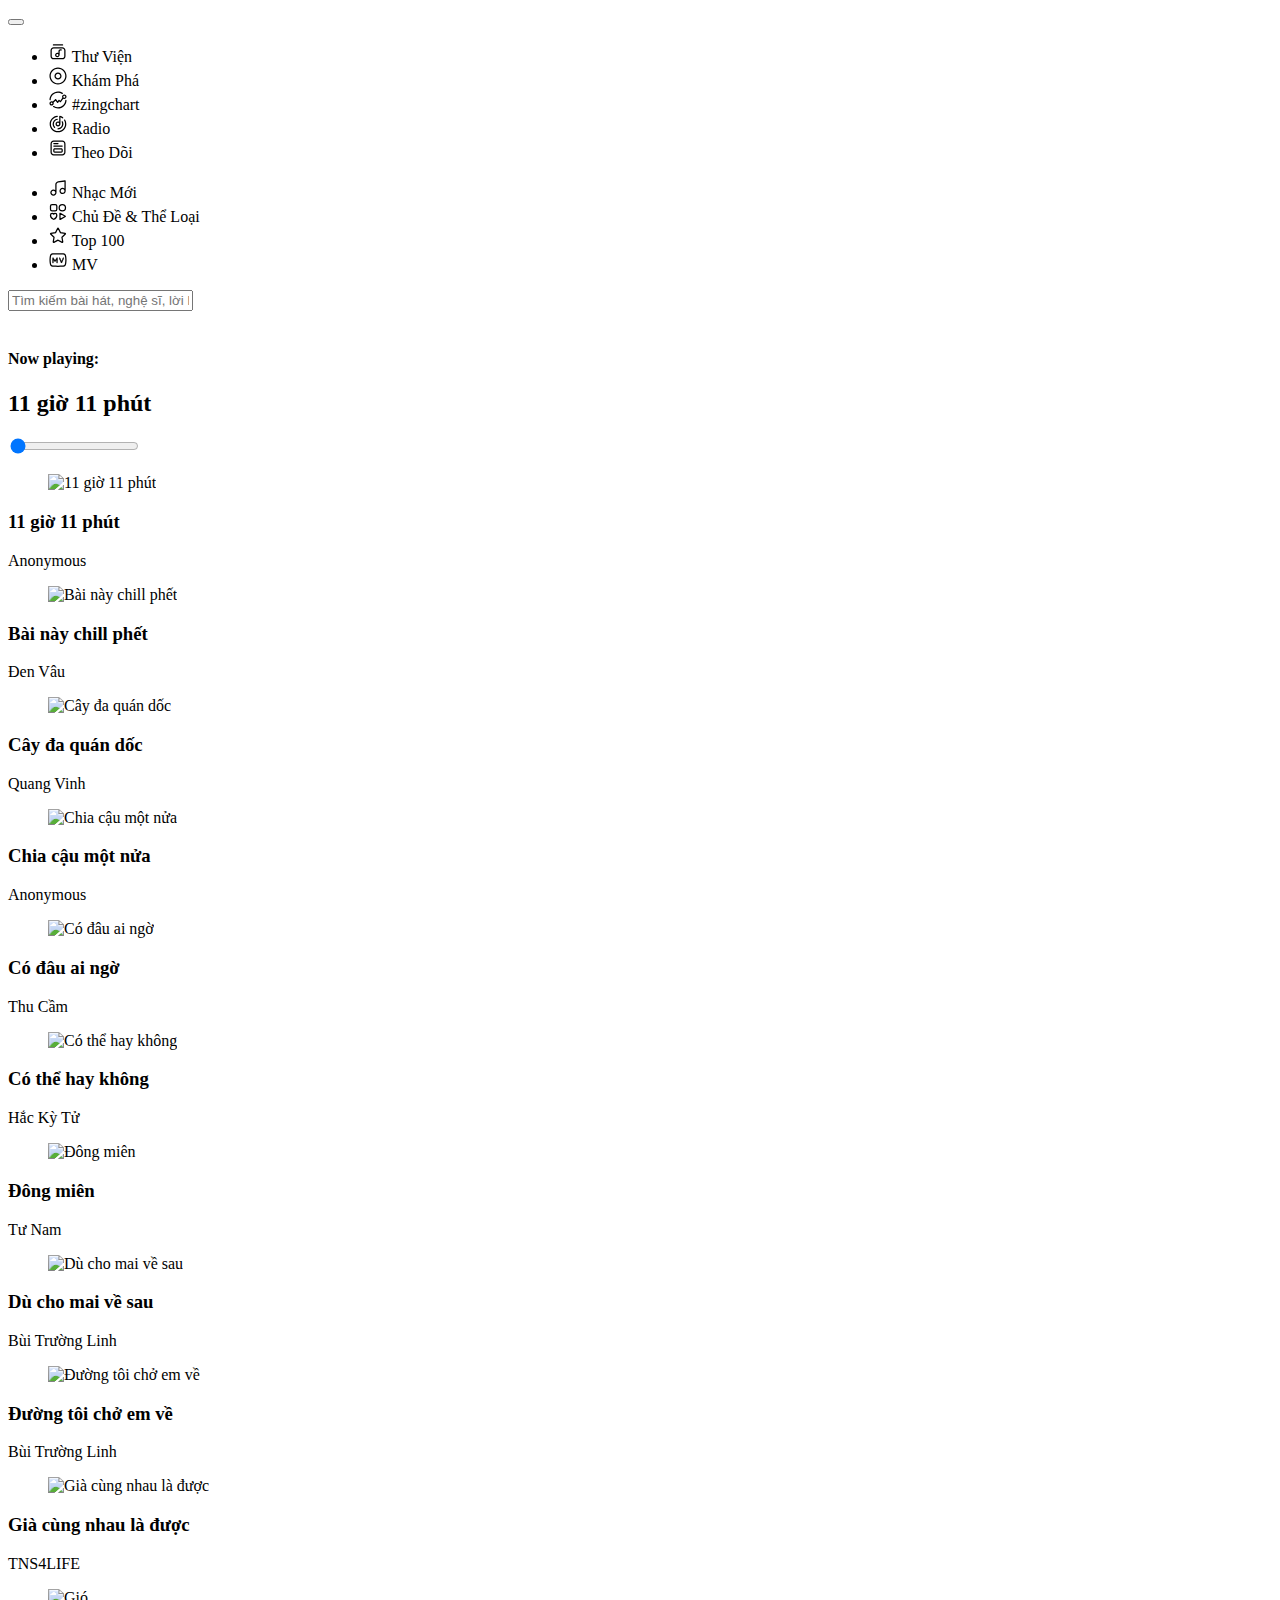
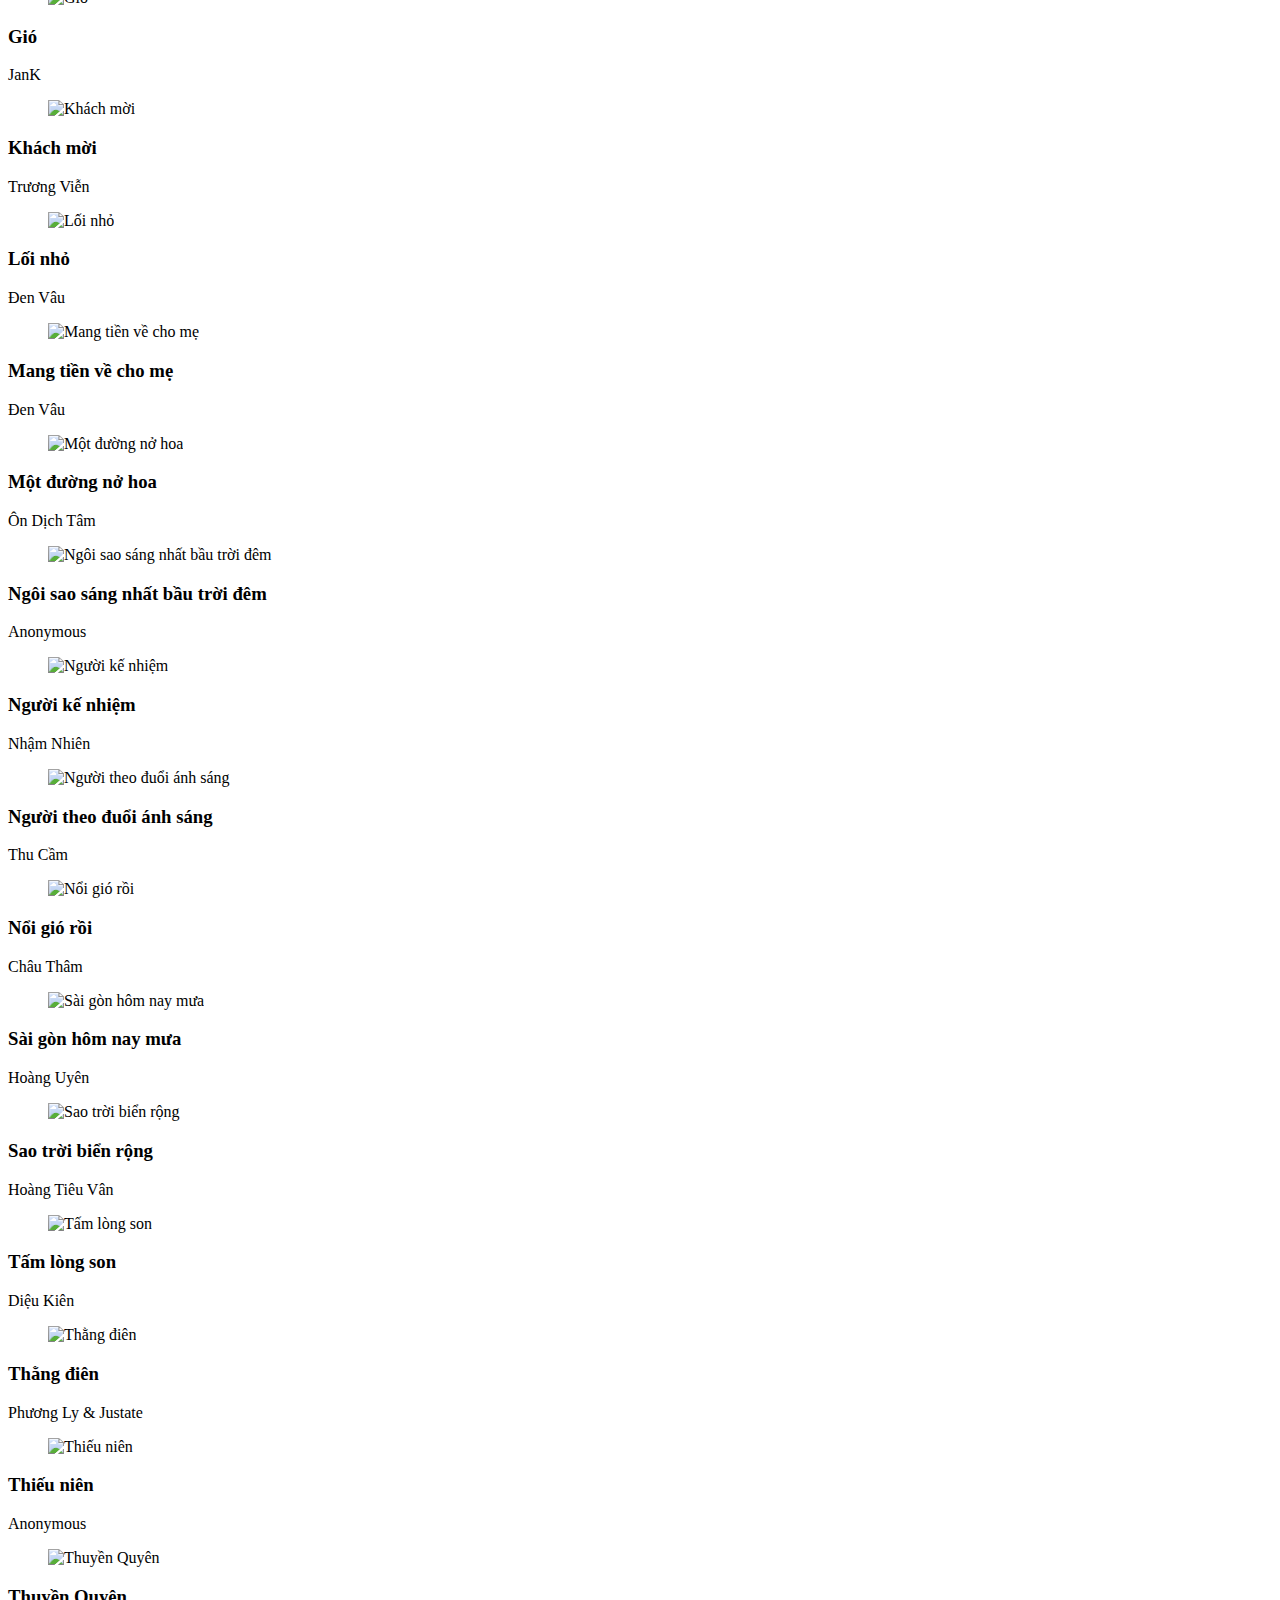
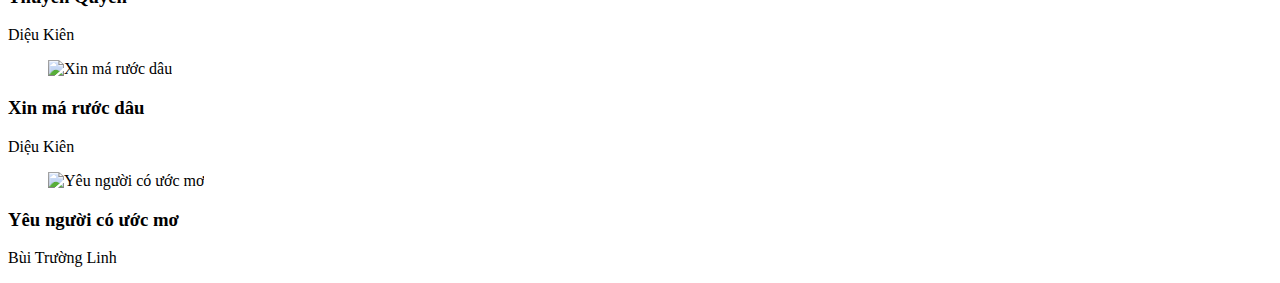
==== index.html @ efd6795c "change some thing" ====
<!DOCTYPE html>
<html lang="en">

<head>
    <meta charset="UTF-8">
    <meta http-equiv="X-UA-Compatible" content="IE=edge">
    <meta name="viewport" content="width=device-width, initial-scale=1.0">
    <link href="https://fonts.googleapis.com/css2?family=Inter:wght@300;400;500;700&amp;display=swap" rel="stylesheet">
    <link href="https://fonts.googleapis.com/css2?family=Luckiest+Guy&amp;display=swap" rel="stylesheet">
    <link rel="stylesheet" href="/my_zingmp3/assets/css/common/index.css">
    <link rel="stylesheet" href="/my_zingmp3/assets/css/bootstrap-4.3.1-dist/css/bootstrap.min.css">
    <link rel="stylesheet" href="/my_zingmp3/assets/css/font-awesome-4.7.0/css/font-awesome.min.css">
    <script src="/my_zingmp3/assets/js/jquery-2.2.4.min.js"></script>
    <title>Zing MP3</title>
</head>

<body class="w-zingmp3">
    <div class="root">
        <div class="section">
            <aside class="sidebar">
                <div class="sidebar-wrapper">
                    <div class="nav_bar">
                        <div class="navbar-brand">
                            <div class="navbar-item">
                                <button class="btn-logo" tabindex="0">
                                    <div class="zmp3-logo"></div>
                                </button>
                            </div>
                        </div>
                    </div>
                    <div class="nav_bar navbar-main">
                        <ul class="navbar-menu">
                            <li class="navbar-item is-active">
                                <a title="Thư viện">
                                    <svg width="20" height="20" viewBox="0 0 20 20" fill="currentColor" class="mar-r-10">
                                        <path fill-rule="evenodd" clip-rule="evenodd" d="M5.41666 2.29166C5.07148 2.29166 4.79166 2.57148 4.79166 2.91666C4.79166 3.26183 5.07148 3.54166 5.41666 3.54166H14.5833C14.9285 3.54166 15.2083 3.26183 15.2083 2.91666C15.2083 2.57148 14.9285 2.29166 14.5833 2.29166H5.41666ZM2.5 8.33333C2.5 6.60744 3.89911 5.20833 5.625 5.20833H14.375C16.1009 5.20833 17.5 6.60744 17.5 8.33333V14.1667C17.5 15.8925 16.1009 17.2917 14.375 17.2917H5.625C3.89911 17.2917 2.5 15.8925 2.5 14.1667V8.33333ZM5.625 6.45833C4.58947 6.45833 3.75 7.29779 3.75 8.33333V14.1667C3.75 15.2022 4.58946 16.0417 5.625 16.0417H14.375C15.4105 16.0417 16.25 15.2022 16.25 14.1667V8.33333C16.25 7.29779 15.4105 6.45833 14.375 6.45833H5.625ZM12.5 7.3C11.3494 7.3 10.4166 8.23274 10.4166 9.38333V10.8832C10.1041 10.7235 9.75006 10.6333 9.37496 10.6333C8.10931 10.6333 7.0833 11.6594 7.0833 12.925C7.0833 14.1907 8.10931 15.2167 9.37496 15.2167C10.5759 15.2167 11.561 14.293 11.6587 13.1173C11.6639 13.0847 11.6666 13.0513 11.6666 13.0173V9.38333C11.6666 8.92309 12.0397 8.55 12.5 8.55H13.2291C13.5743 8.55 13.8541 8.27018 13.8541 7.925C13.8541 7.57982 13.5743 7.3 13.2291 7.3H12.5ZM8.3333 12.925C8.3333 12.3497 8.79967 11.8833 9.37496 11.8833C9.95026 11.8833 10.4166 12.3497 10.4166 12.925C10.4166 13.5003 9.95026 13.9667 9.37496 13.9667C8.79967 13.9667 8.3333 13.5003 8.3333 12.925Z"></path>
                                    </svg>
                                    <span>Thư Viện</span>
                                </a>
                            </li>
                            <li class="navbar-item">
                                <a title="Khám phá">
                                    <svg width="20" height="20" viewBox="0 0 20 20" fill="currentColor" class="mar-r-10">
                                        <path fill-rule="evenodd" clip-rule="evenodd" d="M2.70831 9.99998C2.70831 5.9729 5.9729 2.70831 9.99997 2.70831C14.027 2.70831 17.2916 5.9729 17.2916 9.99998C17.2916 14.0271 14.027 17.2916 9.99997 17.2916C5.9729 17.2916 2.70831 14.0271 2.70831 9.99998ZM9.99997 1.45832C5.28254 1.45832 1.45831 5.28255 1.45831 9.99998C1.45831 14.7174 5.28254 18.5416 9.99997 18.5416C14.7174 18.5416 18.5416 14.7174 18.5416 9.99998C18.5416 5.28255 14.7174 1.45832 9.99997 1.45832ZM7.70832 9.99999C7.70832 8.73433 8.73433 7.70832 9.99998 7.70832C11.2656 7.70832 12.2916 8.73433 12.2916 9.99999C12.2916 11.2656 11.2656 12.2917 9.99998 12.2917C8.73433 12.2917 7.70832 11.2656 7.70832 9.99999ZM9.99998 6.45832C8.04397 6.45832 6.45832 8.04398 6.45832 9.99999C6.45832 11.956 8.04397 13.5417 9.99998 13.5417C11.956 13.5417 13.5416 11.956 13.5416 9.99999C13.5416 8.04398 11.956 6.45832 9.99998 6.45832Z"></path>
                                    </svg>
                                    <span>Khám Phá</span>
                                </a>
                            </li>
                            <li class="navbar-item">
                                <a title="Zing chart">
                                    <svg width="20" height="20" viewBox="0 0 20 20" fill="currentColor" class="mar-r-10">
                                    <path fill-rule="evenodd" clip-rule="evenodd" d="M1.46731 9.60671C1.67382 5.07145 5.41552 1.45831 10.0015 1.45831C11.7132 1.45831 13.3091 1.96239 14.6466 2.83038C14.9361 3.01829 15.0185 3.40535 14.8306 3.6949C14.6427 3.98444 14.2556 4.06683 13.9661 3.87892C12.8251 3.13843 11.4645 2.70831 10.0015 2.70831C6.08683 2.70831 2.89227 5.79279 2.71601 9.66357C2.70031 10.0084 2.40805 10.2752 2.06323 10.2595C1.71841 10.2438 1.45161 9.95153 1.46731 9.60671ZM17.9396 9.73926C18.2844 9.75478 18.5513 10.0469 18.5358 10.3917C18.3316 14.9291 14.5889 18.5446 10.0015 18.5446C8.24744 18.5446 6.61514 18.0154 5.2579 17.1077C4.97097 16.9158 4.89392 16.5277 5.08581 16.2407C5.27769 15.9538 5.66585 15.8768 5.95278 16.0687C7.11078 16.8431 8.50244 17.2946 10.0015 17.2946C13.9174 17.2946 17.1128 14.2081 17.2871 10.3355C17.3026 9.9907 17.5947 9.72374 17.9396 9.73926ZM17.2946 6.71652C17.2946 6.16877 16.8505 5.72474 16.3028 5.72474C15.755 5.72474 15.311 6.16877 15.311 6.71652C15.311 7.26427 15.755 7.7083 16.3028 7.7083C16.8505 7.7083 17.2946 7.26427 17.2946 6.71652ZM16.3028 4.47474C17.5409 4.47474 18.5446 5.47842 18.5446 6.71652C18.5446 7.95462 17.5409 8.9583 16.3028 8.9583C15.9339 8.9583 15.5859 8.86923 15.279 8.71142L12.9236 12.0926C12.8178 12.2444 12.6502 12.3415 12.466 12.3579C12.2817 12.3742 12.0996 12.3081 11.9688 12.1773L11.1364 11.3449L10.188 12.7668C10.0755 12.9355 9.88811 13.0392 9.6854 13.0448C9.48268 13.0504 9.28984 12.9573 9.16814 12.7951L7.54354 10.6298L5.65318 12.5201C5.62653 12.5468 5.59807 12.5705 5.5682 12.5913C5.66913 12.8394 5.72474 13.1107 5.72474 13.3949C5.72474 14.5731 4.76967 15.5281 3.59153 15.5281C2.41339 15.5281 1.45831 14.5731 1.45831 13.3949C1.45831 12.2168 2.41339 11.2617 3.59153 11.2617C4.03211 11.2617 4.44149 11.3953 4.7814 11.6241L7.16913 9.2364C7.29723 9.1083 7.47462 9.04208 7.65533 9.05491C7.83603 9.06774 8.00229 9.15834 8.11101 9.30326L9.63808 11.3386L10.5194 10.0172C10.6233 9.86145 10.7916 9.76047 10.9779 9.74204C11.1642 9.72361 11.349 9.78968 11.4813 9.92206L12.3247 10.7654L14.3625 7.84021C14.1708 7.50984 14.061 7.126 14.061 6.71652C14.061 5.47842 15.0647 4.47474 16.3028 4.47474ZM3.59153 12.5117C4.07931 12.5117 4.47474 12.9071 4.47474 13.3949C4.47474 13.8827 4.07931 14.2781 3.59153 14.2781C3.10374 14.2781 2.70831 13.8827 2.70831 13.3949C2.70831 12.9071 3.10374 12.5117 3.59153 12.5117Z"></path>
                                </svg>
                                    <span>#zingchart</span>
                                </a>
                            </li>
                            <li class="navbar-item">
                                <a title="Radio">
                                    <svg width="20" height="20" viewBox="0 0 20 20" fill="currentColor" class="mar-r-10">
                                        <path fill-rule="evenodd" clip-rule="evenodd" d="M9.89354 2.23314C9.92588 2.5768 9.67351 2.88161 9.32985 2.91395C5.73344 3.25241 2.91669 6.28764 2.91669 9.98335C2.91669 13.9063 6.08978 17.0842 10.0012 17.0842C13.9126 17.0842 17.0857 13.9063 17.0857 9.98335C17.0857 8.64722 16.7181 7.39911 16.0792 6.33293C15.9018 6.03684 15.998 5.65298 16.2941 5.47555C16.5902 5.29813 16.974 5.39432 17.1515 5.69041C17.9035 6.94541 18.3357 8.41479 18.3357 9.98335C18.3357 14.5941 14.6055 18.3342 10.0012 18.3342C5.39694 18.3342 1.66669 14.5941 1.66669 9.98335C1.66669 5.63873 4.9781 2.06798 9.21272 1.66945C9.55638 1.63711 9.86119 1.88948 9.89354 2.23314ZM9.888 5.16111C9.94053 5.50227 9.70655 5.82142 9.3654 5.87395C7.37765 6.18003 5.8535 7.90296 5.8535 9.98317C5.8535 11.1398 6.3238 12.1849 7.08437 12.9391C7.32947 13.1821 7.33114 13.5779 7.08809 13.823C6.84504 14.0681 6.44932 14.0697 6.20422 13.8267C5.21637 12.8472 4.6035 11.4862 4.6035 9.98317C4.6035 7.27863 6.58507 5.03735 9.17516 4.63851C9.51631 4.58598 9.83546 4.81996 9.888 5.16111ZM13.9577 7.23583C14.2645 7.07768 14.6415 7.19821 14.7996 7.50503C15.1826 8.24813 15.3986 9.09131 15.3986 9.98317C15.3986 12.9685 12.9833 15.3908 10.0011 15.3908C9.65588 15.3908 9.37606 15.111 9.37606 14.7658C9.37606 14.4206 9.65588 14.1408 10.0011 14.1408C12.2904 14.1408 14.1486 12.2806 14.1486 9.98317C14.1486 9.29509 13.9824 8.64781 13.6885 8.07772C13.5304 7.7709 13.6509 7.39397 13.9577 7.23583ZM11.9823 1.86989C11.647 1.78796 11.3087 1.99337 11.2268 2.32868C11.2095 2.39926 11.205 2.46996 11.2118 2.53838V7.83719C10.8544 7.63452 10.4414 7.51878 10.0011 7.51878C8.64088 7.51878 7.54048 8.62341 7.54048 9.98326C7.54048 11.3431 8.64088 12.4477 10.0011 12.4477C11.3613 12.4477 12.4617 11.3431 12.4617 9.98326C12.4617 9.95673 12.4613 9.9303 12.4604 9.90398C12.4613 9.8904 12.4618 9.8767 12.4618 9.8629V3.32221C13.1239 3.56802 13.7396 3.91035 14.292 4.33243C14.5663 4.54201 14.9585 4.48956 15.1681 4.21528C15.3777 3.94101 15.3252 3.54877 15.051 3.3392C14.1541 2.65392 13.1137 2.14635 11.9823 1.86989ZM10.0011 8.76878C9.33373 8.76878 8.79048 9.31128 8.79048 9.98326C8.79048 10.6552 9.33373 11.1977 10.0011 11.1977C10.6684 11.1977 11.2117 10.6552 11.2117 9.98326C11.2117 9.31128 10.6684 8.76878 10.0011 8.76878Z"></path>
                                    </svg>
                                    <span>Radio</span>
                                </a>
                            </li>
                            <li class="navbar-item">
                                <a title="Theo dõi">
                                    <svg width="20" height="20" viewBox="0 0 20 20" fill="currentColor" class="mar-r-10">
                                        <path fill-rule="evenodd" clip-rule="evenodd" d="M5.62494 2.5C3.89905 2.5 2.49994 3.89911 2.49994 5.625V14.372C2.49994 16.0979 3.89905 17.497 5.62494 17.497H14.3719C16.0978 17.497 17.4969 16.0979 17.4969 14.372V5.625C17.4969 3.89911 16.0978 2.5 14.3719 2.5H5.62494ZM3.74994 5.625C3.74994 4.58946 4.5894 3.75 5.62494 3.75H14.3719C15.4075 3.75 16.2469 4.58946 16.2469 5.625V14.372C16.2469 15.4075 15.4075 16.247 14.3719 16.247H5.62494C4.5894 16.247 3.74994 15.4075 3.74994 14.372V5.625ZM5.83334 4.99998C5.48816 4.99998 5.20834 5.2798 5.20834 5.62498C5.20834 5.97016 5.48816 6.24998 5.83334 6.24998H10C10.3452 6.24998 10.625 5.97016 10.625 5.62498C10.625 5.2798 10.3452 4.99998 10 4.99998H5.83334ZM5.20834 8.12497C5.20834 7.77979 5.48816 7.49997 5.83334 7.49997H14.1667C14.5118 7.49997 14.7917 7.77979 14.7917 8.12497C14.7917 8.47015 14.5118 8.74997 14.1667 8.74997H5.83334C5.48816 8.74997 5.20834 8.47015 5.20834 8.12497ZM6.66667 10.2083C5.86125 10.2083 5.20834 10.8612 5.20834 11.6667V13.3333C5.20834 14.1387 5.86125 14.7917 6.66667 14.7917H13.3333C14.1387 14.7917 14.7917 14.1387 14.7917 13.3333V11.6667C14.7917 10.8612 14.1387 10.2083 13.3333 10.2083H6.66667ZM6.45834 11.6667C6.45834 11.5516 6.55161 11.4583 6.66667 11.4583H13.3333C13.4484 11.4583 13.5417 11.5516 13.5417 11.6667V13.3333C13.5417 13.4484 13.4484 13.5417 13.3333 13.5417H6.66667C6.55161 13.5417 6.45834 13.4484 6.45834 13.3333V11.6667Z"></path>
                                    </svg>
                                    <span>Theo Dõi</span>
                                </a>
                            </li>
                        </ul>
                    </div>
                    <div class="sidebar-divide"></div>
                    <div class="navbar-sub">
                        <ul class="navbar-menu">
                            <li class="navbar-item">
                                <a title="Nhạc mới">
                                    <svg width="20" height="20" viewBox="0 0 20 20" fill="currentColor" class="mar-r-10">
                                        <path fill-rule="evenodd" clip-rule="evenodd" d="M17.7081 2.91666C17.7081 2.73624 17.6302 2.56463 17.4943 2.44594C17.3584 2.32725 17.1779 2.27308 16.9991 2.29734L10.0928 3.23457L10.0766 3.23699C8.54161 3.48647 7.29148 4.91079 7.29148 6.45832V12.0831C6.7692 11.6908 6.12 11.4583 5.4165 11.4583C3.69061 11.4583 2.2915 12.8574 2.2915 14.5833C2.2915 16.3092 3.69061 17.7083 5.4165 17.7083C7.14239 17.7083 8.5415 16.3092 8.5415 14.5833C8.5415 14.486 8.53705 14.3898 8.52835 14.2947C8.53696 14.2534 8.54148 14.2105 8.54148 14.1667V6.45832C8.54148 5.54773 9.32148 4.63027 10.2696 4.47203L16.4581 3.63221V10.4165C15.9359 10.0241 15.2866 9.79166 14.5831 9.79166C12.8572 9.79166 11.4581 11.1908 11.4581 12.9167C11.4581 14.6425 12.8572 16.0417 14.5831 16.0417C16.3066 16.0417 17.7042 14.6465 17.7081 12.924C17.7081 12.9215 17.7081 12.9191 17.7081 12.9167V2.91666ZM14.5831 11.0417C13.5476 11.0417 12.7081 11.8811 12.7081 12.9167C12.7081 13.9522 13.5476 14.7917 14.5831 14.7917C15.6186 14.7917 16.4581 13.9522 16.4581 12.9167C16.4581 11.8811 15.6186 11.0417 14.5831 11.0417ZM5.4165 12.7083C4.38097 12.7083 3.5415 13.5478 3.5415 14.5833C3.5415 15.6189 4.38097 16.4583 5.4165 16.4583C6.45204 16.4583 7.2915 15.6189 7.2915 14.5833C7.2915 13.5478 6.45204 12.7083 5.4165 12.7083Z"></path>
                                    </svg>
                                    <span>Nhạc Mới</span>
                                </a>
                            </li>
                            <li class="navbar-item">
                                <a title="Chủ đề và thể loại">
                                    <svg width="20" height="20" viewBox="0 0 20 20" fill="none" class="mar-r-10">
                                        <rect x="2.49994" y="2.5" width="6.31579" height="6.31579" rx="1.57895" stroke="currentColor" stroke-width="1.25"></rect><rect x="11.1841" y="2.5" width="6.31579" height="6.31579" rx="3.15789" stroke="currentColor" stroke-width="1.25"></rect><path d="M5.85362 17.2727C5.74625 17.3126 5.56941 17.3126 5.46204 17.2727C4.54625 16.9434 2.49994 15.5695 2.49994 13.241C2.49994 12.2132 3.28625 11.3816 4.25573 11.3816C4.83046 11.3816 5.33888 11.6743 5.65783 12.1267C5.97678 11.6743 6.48836 11.3816 7.05994 11.3816C8.02941 11.3816 8.81572 12.2132 8.81572 13.241C8.81572 15.5695 6.76941 16.9434 5.85362 17.2727Z" stroke="currentColor" stroke-width="1.25" stroke-linecap="round" stroke-linejoin="round"></path><path d="M11.9736 11.4563L11.9736 17.2279C11.9736 17.3491 12.1045 17.4251 12.2098 17.365L17.26 14.4792C17.3661 14.4186 17.3661 14.2656 17.26 14.205L12.2098 11.3192C12.1045 11.259 11.9736 11.335 11.9736 11.4563Z" stroke="currentColor" stroke-width="1.25"></path>
                                    </svg>
                                    <span>Chủ Đề & Thể Loại</span>
                                </a>
                            </li>
                            <li class="navbar-item">
                                <a title="Top 100">
                                    <svg width="20" height="20" viewBox="0 0 20 20" fill="none" class="mar-r-10">
                                        <path fill-rule="evenodd" clip-rule="evenodd" d="M9.99995 14.1666L5.84903 16.3489C5.54335 16.5096 5.18609 16.2501 5.24446 15.9097L6.03722 11.2876L2.67905 8.01415C2.43175 7.77309 2.56821 7.3531 2.90997 7.30344L7.55085 6.62908L9.62631 2.42373C9.77915 2.11405 10.2208 2.11405 10.3736 2.42373L12.4491 6.62908L17.0899 7.30344C17.4317 7.3531 17.5682 7.77309 17.3209 8.01415L13.9627 11.2876L14.7554 15.9097C14.8138 16.2501 14.4566 16.5096 14.1509 16.3489L9.99995 14.1666Z" stroke="currentColor" stroke-width="1.25"></path>
                                    </svg>
                                    <span>Top 100</span>
                                </a>
                            </li>
                            <li class="navbar-item">
                                <a title="MV">
                                    <svg width="20" height="20" viewBox="0 0 20 20" fill="currentColor" class="mar-r-10">
                                        <path fill-rule="evenodd" clip-rule="evenodd" d="M9.99991 4.375C8.4965 4.375 6.99079 4.42069 5.75263 4.47353C4.73349 4.51703 4.39788 4.54283 4.067 4.707C3.79604 4.84144 3.4637 5.14441 3.30483 5.40181C3.10952 5.71825 3.05877 6.01406 2.93416 6.9311C2.80727 7.86492 2.70825 8.93595 2.70825 10C2.70825 11.064 2.80727 12.1351 2.93416 13.0689C3.05877 13.9859 3.10952 14.2817 3.30483 14.5982C3.4637 14.8556 3.79604 15.1585 4.067 15.293C4.39788 15.4572 4.73349 15.483 5.75263 15.5265C6.99079 15.5793 8.4965 15.625 9.99991 15.625C11.5033 15.625 13.009 15.5793 14.2472 15.5265C15.2663 15.483 15.6019 15.4572 15.9328 15.293C16.2038 15.1585 16.5361 14.8556 16.695 14.5982C16.8903 14.2817 16.9411 13.9859 17.0657 13.0689C17.1926 12.1351 17.2916 11.064 17.2916 10C17.2916 8.93595 17.1926 7.86492 17.0657 6.9311C16.9411 6.01406 16.8903 5.71825 16.695 5.40181C16.5361 5.14441 16.2038 4.84144 15.9328 4.707C15.6019 4.54283 15.2663 4.51703 14.2472 4.47353C13.009 4.42069 11.5033 4.375 9.99991 4.375ZM5.69933 3.22467C6.94847 3.17136 8.47304 3.125 9.99991 3.125C11.5268 3.125 13.0514 3.17136 14.3005 3.22467C14.3361 3.22619 14.3712 3.22767 14.4059 3.22914C15.2793 3.266 15.8931 3.2919 16.4884 3.58726C16.9687 3.82557 17.4771 4.28901 17.7587 4.74528C18.1076 5.31051 18.1841 5.8756 18.2923 6.67449C18.2963 6.70361 18.3002 6.73303 18.3043 6.76279C18.4361 7.7331 18.5416 8.86306 18.5416 10C18.5416 11.1369 18.4361 12.2669 18.3043 13.2372C18.3002 13.267 18.2963 13.2964 18.2923 13.3255C18.1841 14.1244 18.1076 14.6895 17.7587 15.2547C17.4771 15.711 16.9687 16.1744 16.4884 16.4127C15.8931 16.7081 15.2793 16.734 14.4059 16.7709C14.3712 16.7723 14.3361 16.7738 14.3005 16.7753C13.0514 16.8286 11.5268 16.875 9.99991 16.875C8.47304 16.875 6.94847 16.8286 5.69933 16.7753C5.66377 16.7738 5.62864 16.7723 5.59392 16.7709C4.72048 16.734 4.10668 16.7081 3.51142 16.4127C3.03112 16.1744 2.52274 15.711 2.24113 15.2547C1.89226 14.6895 1.81572 14.1244 1.70752 13.3255C1.70358 13.2964 1.69959 13.267 1.69555 13.2372C1.56369 12.2669 1.45825 11.1369 1.45825 10C1.45825 8.86306 1.56369 7.7331 1.69555 6.76279C1.69959 6.73303 1.70358 6.7036 1.70752 6.67447C1.81572 5.8756 1.89226 5.3105 2.24113 4.74528C2.52274 4.28901 3.03112 3.82557 3.51142 3.58726C4.10668 3.2919 4.72048 3.266 5.59392 3.22914C5.62864 3.22767 5.66377 3.22619 5.69933 3.22467Z"></path><path d="M5.00418 7.7425C5.07418 7.7425 5.14668 7.7625 5.22168 7.8025C5.30168 7.8375 5.36168 7.885 5.40168 7.945L7.22417 10.75L6.84917 10.735L8.71667 7.945C8.81167 7.81 8.93417 7.7425 9.08417 7.7425C9.20417 7.7425 9.31167 7.785 9.40667 7.87C9.50167 7.955 9.54917 8.065 9.54917 8.2V12.5425C9.54917 12.6725 9.50667 12.7825 9.42167 12.8725C9.33667 12.9575 9.22417 13 9.08417 13C8.94417 13 8.82917 12.9575 8.73917 12.8725C8.65417 12.7825 8.61167 12.6725 8.61167 12.5425V9.01L8.90417 9.0775L7.37417 11.41C7.32917 11.465 7.27167 11.5125 7.20167 11.5525C7.13667 11.5925 7.06917 11.61 6.99917 11.605C6.93417 11.61 6.86667 11.5925 6.79667 11.5525C6.73167 11.5125 6.67667 11.465 6.63167 11.41L5.19918 9.145L5.39418 8.7475V12.5425C5.39418 12.6725 5.35418 12.7825 5.27418 12.8725C5.19418 12.9575 5.08918 13 4.95918 13C4.83418 13 4.73168 12.9575 4.65168 12.8725C4.57168 12.7825 4.53168 12.6725 4.53168 12.5425V8.2C4.53168 8.075 4.57668 7.9675 4.66668 7.8775C4.76168 7.7875 4.87418 7.7425 5.00418 7.7425ZM15.3425 7.735C15.4675 7.735 15.575 7.7775 15.665 7.8625C15.76 7.9425 15.8075 8.045 15.8075 8.17C15.8075 8.235 15.7925 8.3025 15.7625 8.3725L13.91 12.7075C13.865 12.8075 13.8 12.8825 13.715 12.9325C13.635 12.9775 13.5525 13 13.4675 13C13.3875 12.995 13.31 12.97 13.235 12.925C13.16 12.875 13.1025 12.805 13.0625 12.715L11.21 8.365C11.195 8.335 11.185 8.305 11.18 8.275C11.175 8.24 11.1725 8.2075 11.1725 8.1775C11.1725 8.0325 11.225 7.9225 11.33 7.8475C11.435 7.7675 11.535 7.7275 11.63 7.7275C11.82 7.7275 11.9575 7.825 12.0425 8.02L13.685 11.8825L13.4225 11.89L14.93 8.02C15.015 7.83 15.1525 7.735 15.3425 7.735Z"></path><path d="M5.22168 7.8025L5.14301 7.95L5.15487 7.9552L5.22168 7.8025ZM5.40168 7.945L5.54144 7.85419L5.54035 7.85255L5.40168 7.945ZM7.22417 10.75L7.21751 10.9165L7.5395 10.9294L7.36393 10.6592L7.22417 10.75ZM6.84917 10.735L6.71067 10.6423L6.54511 10.8896L6.84251 10.9015L6.84917 10.735ZM8.71667 7.945L8.58034 7.84906L8.57817 7.8523L8.71667 7.945ZM9.40667 7.87L9.29554 7.99421L9.29554 7.99421L9.40667 7.87ZM9.42167 12.8725L9.53957 12.9904L9.54284 12.9869L9.42167 12.8725ZM8.73917 12.8725L8.61781 12.9871L8.62474 12.9937L8.73917 12.8725ZM8.61167 9.01L8.64915 8.8476L8.44501 8.80049V9.01H8.61167ZM8.90417 9.0775L9.04353 9.16892L9.17474 8.96889L8.94165 8.9151L8.90417 9.0775ZM7.37417 11.41L7.50317 11.5155L7.50872 11.5087L7.51354 11.5014L7.37417 11.41ZM7.20167 11.5525L7.11894 11.4077L7.11433 11.4106L7.20167 11.5525ZM6.99917 11.605L7.01105 11.4388L6.99872 11.4379L6.98639 11.4388L6.99917 11.605ZM6.79667 11.5525L6.70928 11.6945L6.71398 11.6972L6.79667 11.5525ZM6.63168 11.41L6.49082 11.4991L6.49625 11.5077L6.50268 11.5155L6.63168 11.41ZM5.19918 9.145L5.04954 9.0716L5.00848 9.1553L5.05832 9.23409L5.19918 9.145ZM5.39418 8.7475H5.56084L5.24454 8.6741L5.39418 8.7475ZM5.27418 12.8725L5.39559 12.9868L5.39874 12.9832L5.27418 12.8725ZM4.65168 12.8725L4.52706 12.9833L4.53031 12.9867L4.65168 12.8725ZM4.66668 7.8775L4.55201 7.75647L4.54882 7.75965L4.66668 7.8775ZM5.00418 7.90917C5.04155 7.90917 5.08726 7.9197 5.14324 7.94956L5.30011 7.65544C5.20609 7.6053 5.1068 7.57584 5.00418 7.57584V7.90917ZM5.15487 7.9552C5.21186 7.98013 5.24412 8.00913 5.263 8.03745L5.54035 7.85255C5.47923 7.76088 5.39149 7.69488 5.28848 7.64981L5.15487 7.9552ZM5.26192 8.03581L7.08442 10.8408L7.36393 10.6592L5.54143 7.8542L5.26192 8.03581ZM7.23084 10.5835L6.85584 10.5685L6.84251 10.9015L7.21751 10.9165L7.23084 10.5835ZM6.98768 10.8277L8.85518 8.03771L8.57817 7.8523L6.71067 10.6423L6.98768 10.8277ZM8.85297 8.04092C8.92042 7.94507 8.99448 7.90917 9.08417 7.90917V7.57584C8.87387 7.57584 8.70292 7.67494 8.58037 7.84909L8.85297 8.04092ZM9.08417 7.90917C9.16046 7.90917 9.22902 7.93469 9.29554 7.99421L9.51781 7.7458C9.39432 7.63531 9.24788 7.57584 9.08417 7.57584V7.90917ZM9.29554 7.99421C9.35291 8.04554 9.38251 8.10925 9.38251 8.2H9.71584C9.71584 8.02075 9.65043 7.86446 9.51781 7.7458L9.29554 7.99421ZM9.38251 8.2V12.5425H9.71584V8.2H9.38251ZM9.38251 12.5425C9.38251 12.6323 9.35471 12.7007 9.3005 12.7581L9.54284 12.9869C9.65864 12.8643 9.71584 12.7127 9.71584 12.5425H9.38251ZM9.30382 12.7546C9.25523 12.8032 9.18783 12.8333 9.08417 12.8333V13.1667C9.26051 13.1667 9.41812 13.1118 9.53952 12.9904L9.30382 12.7546ZM9.08417 12.8333C8.98071 12.8333 8.90856 12.8032 8.85361 12.7513L8.62474 12.9937C8.74979 13.1118 8.90764 13.1667 9.08417 13.1667V12.8333ZM8.86034 12.7581C8.80614 12.7007 8.77834 12.6323 8.77834 12.5425H8.44501C8.44501 12.7127 8.50221 12.8643 8.61801 12.9869L8.86034 12.7581ZM8.77834 12.5425V9.01H8.44501V12.5425H8.77834ZM8.5742 9.1724L8.8667 9.2399L8.94165 8.9151L8.64915 8.8476L8.5742 9.1724ZM8.76481 8.98609L7.23481 11.3186L7.51354 11.5014L9.04353 9.16892L8.76481 8.98609ZM7.24518 11.3045C7.21471 11.3417 7.17364 11.3766 7.11898 11.4078L7.28436 11.6972C7.3697 11.6484 7.44364 11.5883 7.50317 11.5155L7.24518 11.3045ZM7.11433 11.4106C7.0763 11.434 7.04317 11.4411 7.01105 11.4388L6.9873 11.7712C7.09518 11.7789 7.19705 11.751 7.28902 11.6944L7.11433 11.4106ZM6.98639 11.4388C6.96178 11.4407 6.92731 11.4352 6.87936 11.4078L6.71398 11.6972C6.80604 11.7498 6.90657 11.7793 7.01196 11.7712L6.98639 11.4388ZM6.88402 11.4106C6.83366 11.3796 6.79307 11.3441 6.76067 11.3045L6.50268 11.5155C6.56028 11.5859 6.62969 11.6454 6.70933 11.6944L6.88402 11.4106ZM6.77253 11.3209L5.34003 9.05592L5.05832 9.23409L6.49082 11.4991L6.77253 11.3209ZM5.34881 9.21841L5.54381 8.82091L5.24454 8.6741L5.04954 9.0716L5.34881 9.21841ZM5.22751 8.7475V12.5425H5.56084V8.7475H5.22751ZM5.22751 12.5425C5.22751 12.6352 5.20023 12.7048 5.14961 12.7618L5.39874 12.9832C5.50812 12.8602 5.56084 12.7098 5.56084 12.5425H5.22751ZM5.15281 12.7583C5.10806 12.8058 5.049 12.8333 4.95918 12.8333V13.1667C5.12935 13.1667 5.28029 13.1092 5.39554 12.9867L5.15281 12.7583ZM4.95918 12.8333C4.87649 12.8333 4.81914 12.8072 4.77304 12.7583L4.53031 12.9867C4.64422 13.1078 4.79186 13.1667 4.95918 13.1667V12.8333ZM4.77624 12.7618C4.72562 12.7048 4.69834 12.6352 4.69834 12.5425H4.36501C4.36501 12.7098 4.41774 12.8602 4.52711 12.9832L4.77624 12.7618ZM4.69834 12.5425V8.2H4.36501V12.5425H4.69834ZM4.69834 8.2C4.69834 8.1201 4.72514 8.05474 4.78453 7.99535L4.54882 7.75965C4.42821 7.88027 4.36501 8.0299 4.36501 8.2H4.69834ZM4.7813 7.99849C4.84557 7.93761 4.91713 7.90917 5.00418 7.90917V7.57584C4.83122 7.57584 4.67778 7.6374 4.55205 7.75651L4.7813 7.99849ZM15.665 7.8625L15.5504 7.98387L15.5577 7.98999L15.665 7.8625ZM15.7625 8.3725L15.6093 8.30685L15.6093 8.30701L15.7625 8.3725ZM13.91 12.7075L14.062 12.7759L14.0633 12.773L13.91 12.7075ZM13.715 12.9325L13.7967 13.0778L13.7995 13.0762L13.715 12.9325ZM13.4675 13L13.4571 13.1667H13.4675V13ZM13.235 12.925L13.1425 13.0638L13.1493 13.0679L13.235 12.925ZM13.0625 12.715L12.9092 12.7803L12.9102 12.7827L13.0625 12.715ZM11.21 8.365L11.3637 8.29958L11.3591 8.29047L11.21 8.365ZM11.18 8.275L11.015 8.29858L11.0156 8.3024L11.18 8.275ZM11.33 7.8475L11.4269 7.98319L11.431 7.98007L11.33 7.8475ZM12.0425 8.02L12.1959 7.95478L12.1953 7.9534L12.0425 8.02ZM13.685 11.8825L13.6898 12.0491L13.934 12.0421L13.8384 11.8173L13.685 11.8825ZM13.4225 11.89L13.2672 11.8295L13.176 12.0638L13.4273 12.0566L13.4225 11.89ZM14.93 8.02L14.7777 7.95186L14.7747 7.95951L14.93 8.02ZM15.3425 7.90167C15.4254 7.90167 15.4919 7.92821 15.5506 7.98367L15.7795 7.74133C15.6582 7.6268 15.5096 7.56834 15.3425 7.56834V7.90167ZM15.5577 7.98999C15.6148 8.03808 15.6409 8.0938 15.6409 8.17H15.9742C15.9742 7.99621 15.9053 7.84692 15.7724 7.73502L15.5577 7.98999ZM15.6409 8.17C15.6409 8.2089 15.6319 8.25408 15.6093 8.30685L15.9157 8.43816C15.9531 8.35093 15.9742 8.26111 15.9742 8.17H15.6409ZM15.6093 8.30701L13.7568 12.642L14.0633 12.773L15.9158 8.438L15.6093 8.30701ZM13.758 12.6391C13.7255 12.7113 13.6825 12.7583 13.6305 12.7888L13.7995 13.0762C13.9176 13.0067 14.0045 12.9037 14.062 12.7759L13.758 12.6391ZM13.6333 12.7872C13.5762 12.8194 13.5216 12.8333 13.4675 12.8333V13.1667C13.5834 13.1667 13.6938 13.1356 13.7967 13.0778L13.6333 12.7872ZM13.4779 12.8337C13.4269 12.8305 13.375 12.8146 13.3208 12.7821L13.1493 13.0679C13.245 13.1254 13.3481 13.1595 13.4571 13.1663L13.4779 12.8337ZM13.3275 12.7863C13.2812 12.7555 13.2432 12.7112 13.2148 12.6473L12.9102 12.7827C12.9618 12.8988 13.0389 12.9945 13.1426 13.0637L13.3275 12.7863ZM13.2159 12.6497L11.3634 8.2997L11.0567 8.4303L12.9092 12.7803L13.2159 12.6497ZM11.3591 8.29047C11.3508 8.27381 11.3464 8.25962 11.3444 8.2476L11.0156 8.3024C11.0236 8.35038 11.0393 8.39619 11.061 8.43954L11.3591 8.29047ZM11.345 8.25143C11.3409 8.2229 11.3392 8.19837 11.3392 8.1775H11.0059C11.0059 8.21663 11.0091 8.2571 11.015 8.29857L11.345 8.25143ZM11.3392 8.1775C11.3392 8.07862 11.3716 8.02261 11.4269 7.98312L11.2332 7.71188C11.0784 7.82239 11.0059 7.98639 11.0059 8.1775H11.3392ZM11.431 7.98007C11.5181 7.91375 11.5834 7.89417 11.63 7.89417V7.56084C11.4867 7.56084 11.352 7.62126 11.229 7.71493L11.431 7.98007ZM11.63 7.89417C11.6951 7.89417 11.7422 7.91031 11.7792 7.93658C11.8175 7.96373 11.8562 8.00971 11.8897 8.0866L12.1953 7.9534C12.1438 7.83529 12.0713 7.73503 11.9721 7.66467C11.8716 7.59345 11.755 7.56084 11.63 7.56084V7.89417ZM11.8891 8.08522L13.5316 11.9477L13.8384 11.8173L12.1959 7.95478L11.8891 8.08522ZM13.6803 11.7159L13.4178 11.7234L13.4273 12.0566L13.6898 12.0491L13.6803 11.7159ZM13.5778 11.9505L15.0853 8.0805L14.7747 7.95951L13.2672 11.8295L13.5778 11.9505ZM15.0822 8.08806C15.1152 8.01411 15.1535 7.96975 15.1916 7.94337C15.2288 7.91767 15.2766 7.90167 15.3425 7.90167V7.56834C15.2185 7.56834 15.1025 7.59983 15.0022 7.66913C14.9028 7.73776 14.8298 7.83589 14.7779 7.95194L15.0822 8.08806Z"></path>
                                    </svg>
                                    <span>MV</span>
                                </a>
                            </li>
                        </ul>
                    </div>
                </div>
            </aside>
            <header class="header">
                <div class="level">
                    <div class="level-left">
                        <form class="search">
                            <div class="search-container">
                                <i class="fa fa-search ic-search"></i>
                                <div class="input-wrapper">
                                    <input type="text" class="form__control" placeholder="Tìm kiếm bài hát, nghệ sĩ, lời bài hát...">
                                </div>
                            </div>
                        </form>
                    </div>
                    <div class="level-right">
                        <div class="avatar">
                            <div class="avatar-frame">
                                <div class="figure is-rounded is-38x38">
                                    <img src="http://s120.avatar.talk.zdn.vn/a/7/6/b/1/120/0c57c1ed578a3b189a4eb4499efdb990.jpg" alt="">
                                </div>
                            </div>
                        </div>
                    </div>
                </div>
            </header>
            <div class="main-page">
                <div class="player">
                    <div class="dashboard">
                        <header>
                            <h4>Now playing:</h4>
                            <h2>String 57th & 9th</h2>
                        </header>
                        <div class="cd">
                            <div class="cd-thumb" style="background-image: url('https://i.ytimg.com/vi/jTLhQf5KJSc/maxresdefault.jpg')">
                            </div>
                        </div>
                        <div class="control">
                            <div class="btn btn-repeat">
                                <i class="fa fa-repeat"></i>
                            </div>
                            <div class="btn btn-prev">
                                <i class="fa fa-step-backward"></i>
                            </div>
                            <div class="btn btn-toggle-play">
                                <i class="fa fa-pause icon-pause"></i>
                                <i class="fa fa-play icon-play"></i>
                            </div>
                            <div class="btn btn-next">
                                <i class="fa fa-step-forward"></i>
                            </div>
                            <div class="btn btn-random">
                                <i class="fa fa-random"></i>
                            </div>
                        </div>
                        <input id="progress" class="progressed" type="range" value="0" step="1" min="0" max="100">
                        <audio id="audio" src=""></audio>
                    </div>
                    <div class="playlist">

                    </div>
                </div>
            </div>
        </div>
    </div>
    <!-- end root -->

    <script src="/my_zingmp3/js/custom.js"></script>
    <script src="/my_zingmp3/assets/css/bootstrap-4.3.1-dist/js/bootstrap.min.js"></script>
    <script>
        const $ = document.querySelector.bind(document);
        const $$ = document.querySelectorAll.bind(document);
        const heading = $('header h2')
        const cdThum = $('.cd-thumb')
        const audio = $('#audio')
        const playBtn = $('.btn-toggle-play')
        const player = $('.player')
        const progress = $('#progress')
        const nextBtn = $('.btn-next')
        const prevBtn = $('.btn-prev')
        const repeatBtn = $('.btn-repeat')
        const randomBtn = $('.btn-random')
        const playList = $('.playlist')


        const app = {
            currentIndex: 0,
            isPlaying: false,
            isRandom: false,
            hasPlayed: [],
            songs: [{
                name: '11 giờ 11 phút',
                singer: 'Anonymous',
                path: '/my_zingmp3/assets/music/11gio11phut.mp3',
                image: '/my_zingmp3/assets/image/11h11phut.jpg'
            }, {
                name: 'Bài này chill phết',
                singer: 'Đen Vâu',
                path: '/my_zingmp3/assets/music/bainaychillphet.mp3',
                image: '/my_zingmp3/assets/image/bainaychillphet.jpg'
            }, {
                name: 'Cây đa quán dốc',
                singer: 'Quang Vinh',
                path: '/my_zingmp3/assets/music/caydaquandoc.mp3',
                image: '/my_zingmp3/assets/image/caydaquandoc.jpg'
            }, {
                name: 'Chia cậu một nửa',
                singer: 'Anonymous',
                path: '/my_zingmp3/assets/music/chiacaumotnua.mp3',
                image: '/my_zingmp3/assets/image/chiacaumotnua.jpg'
            }, {
                name: 'Có đâu ai ngờ',
                singer: 'Thu Cầm',
                path: '/my_zingmp3/assets/music/codauaingo.mp3',
                image: '/my_zingmp3/assets/image/codauaingo.jpg'
            }, {
                name: 'Có thể hay không',
                singer: 'Hắc Kỳ Tử',
                path: '/my_zingmp3/assets/music/cothehaykhong.mp3',
                image: '/my_zingmp3/assets/image/cothehaykhong.jpg'
            }, {
                name: 'Đông miên',
                singer: 'Tư Nam',
                path: '/my_zingmp3/assets/music/dongmien.mp3',
                image: '/my_zingmp3/assets/image/dongmien.jpg'
            }, {
                name: 'Dù cho mai về sau',
                singer: 'Bùi Trường Linh',
                path: '/my_zingmp3/assets/music/duchomaivesau.mp3',
                image: '/my_zingmp3/assets/image/duchomaivesau.jpg'
            }, {
                name: 'Đường tôi chở em về',
                singer: 'Bùi Trường Linh',
                path: '/my_zingmp3/assets/music/duongtoichoemve.mp3',
                image: '/my_zingmp3/assets/image/duongtoichoemve.jpg'
            }, {
                name: 'Già cùng nhau là được',
                singer: 'TNS4LIFE',
                path: '/my_zingmp3/assets/music/giacungnhauladuoc.mp3',
                image: '/my_zingmp3/assets/image/giacungnhauladuoc.jpg'
            }, {
                name: 'Gió',
                singer: 'JanK',
                path: '/my_zingmp3/assets/music/gio.mp3',
                image: '/my_zingmp3/assets/image/gio.jpg'
            }, {
                name: 'Khách mời',
                singer: 'Trương Viễn',
                path: '/my_zingmp3/assets/music/khachmoi.mp3',
                image: '/my_zingmp3/assets/image/khachmoi.jpg'
            }, {
                name: 'Lối nhỏ',
                singer: 'Đen Vâu',
                path: '/my_zingmp3/assets/music/loinho.mp3',
                image: '/my_zingmp3/assets/image/loinho.jpg'
            }, {
                name: 'Mang tiền về cho mẹ',
                singer: 'Đen Vâu',
                path: '/my_zingmp3/assets/music/mangtienvechome.mp3',
                image: '/my_zingmp3/assets/image/mangtienvechome.jpg'
            }, {
                name: 'Một đường nở hoa',
                singer: 'Ôn Dịch Tâm',
                path: '/my_zingmp3/assets/music/motduongnohoa.mp3',
                image: '/my_zingmp3/assets/image/motduongnohoa.jpg'
            }, {
                name: 'Ngôi sao sáng nhất bầu trời đêm',
                singer: 'Anonymous',
                path: '/my_zingmp3/assets/music/ngoisaosangnhatbautroidem.mp3',
                image: '/my_zingmp3/assets/image/ngoisaosnbautroidem.jpg'
            }, {
                name: 'Người kế nhiệm',
                singer: 'Nhậm Nhiên',
                path: '/my_zingmp3/assets/music/nguoikenhiem.mp3',
                image: '/my_zingmp3/assets/image/nguoikenhiem.jpg'
            }, {
                name: 'Người theo đuổi ánh sáng',
                singer: 'Thu Cầm',
                path: '/my_zingmp3/assets/music/nguoitheoduoianhsang.mp3',
                image: '/my_zingmp3/assets/image/nguoitheoduoianhsang.jpg'
            }, {
                name: 'Nổi gió rồi',
                singer: 'Châu Thâm',
                path: '/my_zingmp3/assets/music/noigioroi.mp3',
                image: '/my_zingmp3/assets/image/noigioroi.jpg'
            }, {
                name: 'Sài gòn hôm nay mưa',
                singer: 'Hoàng Uyên',
                path: '/my_zingmp3/assets/music/saigonhomnaymua.mp3',
                image: '/my_zingmp3/assets/image/saigonhomnaymua.jpg'
            }, {
                name: 'Sao trời biển rộng',
                singer: 'Hoàng Tiêu Vân',
                path: '/my_zingmp3/assets/music/saotroibienrong.mp3',
                image: '/my_zingmp3/assets/image/saotroibienrong.jpg'
            }, {
                name: 'Tấm lòng son',
                singer: 'Diệu Kiên',
                path: '/my_zingmp3/assets/music/tamlongson.mp3',
                image: '/my_zingmp3/assets/image/tamlongson.jpg'
            }, {
                name: 'Thằng điên',
                singer: 'Phương Ly & Justate',
                path: '/my_zingmp3/assets/music/thangdien.mp3',
                image: '/my_zingmp3/assets/image/thangdien.jpg'
            }, {
                name: 'Thiếu niên',
                singer: 'Anonymous',
                path: '/my_zingmp3/assets/music/thieunien.mp3',
                image: '/my_zingmp3/assets/image/thieunien.jpg'
            }, {
                name: 'Thuyền Quyên',
                singer: 'Diệu Kiên',
                path: '/my_zingmp3/assets/music/thuyenquyen.mp3',
                image: '/my_zingmp3/assets/image/thuyenquyen.jpg'
            }, {
                name: 'Xin má rước dâu',
                singer: 'Diệu Kiên',
                path: '/my_zingmp3/assets/music/xinmaruocdau.mp3',
                image: '/my_zingmp3/assets/image/xinmaruocdau.jpg'
            }, {
                name: 'Yêu người có ước mơ',
                singer: 'Bùi Trường Linh',
                path: '/my_zingmp3/assets/music/yeunguoicouocmo.mp3',
                image: '/my_zingmp3/assets/image/yeunguoicouocmo.jpg'
            }],
            render: function() {
                const htmls = this.songs.map((song, index) => {
                    return `
                    <div class="song ${index===this.currentIndex ? 'active' : ''}" data-index=${index}>
                            <div class="thumb">
                                <figure class="is-44x44">
                                    <img src="${song.image}" alt="${song.name}">
                                </figure>

                            </div>
                            <div class="body">
                                <h3>${song.name}</h3>
                                <p class="author">${song.singer}</p>
                            </div>
                            <div class="option">
                                <i class="fa fa-ellipsis-h"></i>
                            </div>
                        </div>
                    `
                })
                playList.innerHTML = htmls.join('')
            },
            defineProperties: function() {
                Object.defineProperty(this, 'currentSong', {
                    get: function() {
                        return this.songs[this.currentIndex]
                    }
                })
            },
            handleEvent: function() {
                const _this = this;

                // xu ly animate
                const cdThumbAnimate = cdThum.animate([{
                    transform: 'rotate(360deg)'
                }], {
                    duration: 10000, //10 seconds
                    iterations: Infinity, // loop
                })
                cdThumbAnimate.pause();

                // xu ly khi clik play
                playBtn.onclick = function() {
                    if (_this.isPlaying) {
                        audio.pause();
                    } else {
                        audio.play();
                    }

                }

                // khi song play
                audio.onplay = function() {
                    _this.isPlaying = true;
                    player.classList.add("playing");
                    cdThumbAnimate.play();
                }

                // khi song pause
                audio.onpause = function() {
                    _this.isPlaying = false;
                    player.classList.remove("playing");
                    cdThumbAnimate.pause();
                }

                // xu ly tien do bai hat thay doi
                audio.ontimeupdate = function() {
                    if (audio.duration) {
                        const percent = Math.floor(audio.currentTime / audio.duration * 100)
                        progress.value = percent
                    }
                }

                // xu ly khi tua 
                progress.onchange = function(e) {
                    const seekTime = audio.duration / 100 * e.target.value
                    audio.currentTime = seekTime
                }

                // xu ly next bai hat
                nextBtn.onclick = function() {
                    if (_this.isRandom) {
                        _this.playRandomSong()
                    } else {
                        _this.nextSong();
                    }
                    audio.play();
                    _this.render();
                }

                // xu ly prev bai hat
                prevBtn.onclick = function() {
                    if (_this.isRandom) {
                        _this.playRandomSong()
                    } else {
                        _this.prevSong();
                    }
                    audio.play();
                    _this.render()
                }

                randomBtn.onclick = function(e) {
                    _this.isRandom = !_this.isRandom
                    randomBtn.classList.toggle("active", _this.isRandom);
                }

                // xu ly onend
                audio.onended = function() {
                    nextBtn.click();
                }

                // xu ly hanh vi click vao playList
                playList.onclick = function(e) {
                    const songNode = e.target.closest('.song:not(.active)')
                    if (songNode || e.target.closest('.option')) {
                        // xu ly su kien khi click vao song
                        if (songNode) {
                            _this.currentIndex = Number(songNode.dataset.index)
                            _this.loadCurrentSong()
                            _this.render()
                            audio.play()
                        }
                    }
                }

            },
            loadCurrentSong: function() {
                heading.textContent = this.currentSong.name
                cdThum.style.backgroundImage = `url('${this.currentSong.image}')`
                audio.src = this.currentSong.path
                this.hasPlayed.push(this.currentIndex)
            },
            prevSong: function() {
                this.currentIndex--;
                if (this.currentIndex < 0) {
                    this.currentIndex = this.songs.length - 1
                }
                this.loadCurrentSong();
            },
            nextSong: function() {
                this.currentIndex++;
                if (this.currentIndex >= this.songs.length) {
                    this.currentIndex = 0
                }
                this.loadCurrentSong();
            },
            playRandomSong: function() {
                let newIndex
                do {
                    newIndex = Math.floor(Math.random() * this.songs.length)
                } while (newIndex === this.currentIndex)
                this.currentIndex = newIndex
                this.loadCurrentSong()
            },
            start: function() {
                // get currentSong
                this.defineProperties();

                // xu ly cac su kien
                this.handleEvent();

                // load thong tin bai hat khi chay ung dung
                this.loadCurrentSong();

                //render playlist
                this.render();
            }
        }

        app.start();
    </script>
</body>

</html>
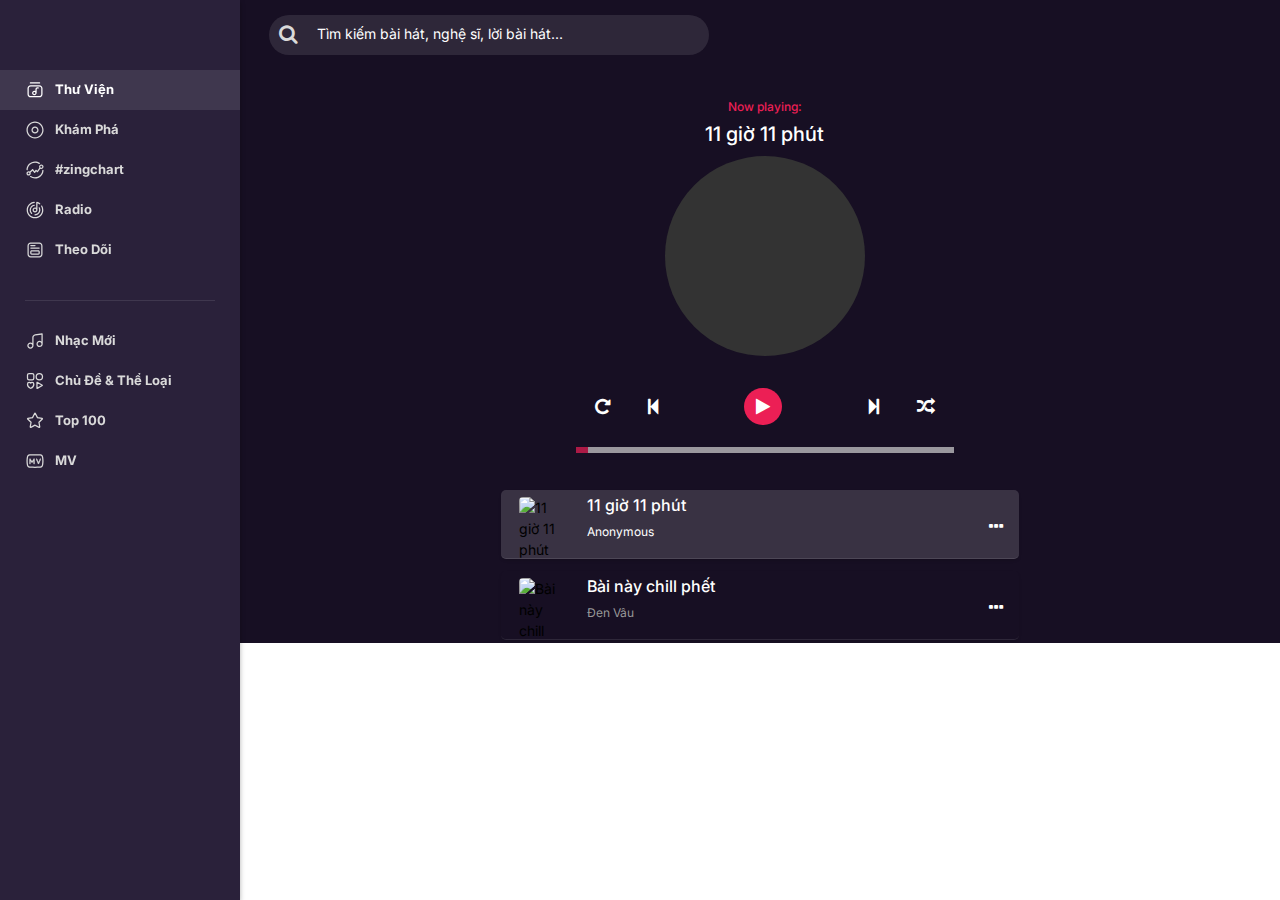
==== commit 22533e0e: "fix path to files" ====
--- a/index.html
+++ b/index.html
@@ -7,10 +7,10 @@
     <meta name="viewport" content="width=device-width, initial-scale=1.0">
     <link href="https://fonts.googleapis.com/css2?family=Inter:wght@300;400;500;700&amp;display=swap" rel="stylesheet">
     <link href="https://fonts.googleapis.com/css2?family=Luckiest+Guy&amp;display=swap" rel="stylesheet">
-    <link rel="stylesheet" href="/my_zingmp3/assets/css/common/index.css">
-    <link rel="stylesheet" href="/my_zingmp3/assets/css/bootstrap-4.3.1-dist/css/bootstrap.min.css">
-    <link rel="stylesheet" href="/my_zingmp3/assets/css/font-awesome-4.7.0/css/font-awesome.min.css">
-    <script src="/my_zingmp3/assets/js/jquery-2.2.4.min.js"></script>
+    <link rel="stylesheet" href="index.css">
+    <link rel="stylesheet" href="./assets/css/bootstrap-4.3.1-dist/css/bootstrap.min.css">
+    <link rel="stylesheet" href="./assets/css/font-awesome-4.7.0/css/font-awesome.min.css">
+    <script src=".//assets/js/jquery-2.2.4.min.js"></script>
     <title>Zing MP3</title>
 </head>
 
@@ -175,8 +175,8 @@
     </div>
     <!-- end root -->
 
-    <script src="/my_zingmp3/js/custom.js"></script>
-    <script src="/my_zingmp3/assets/css/bootstrap-4.3.1-dist/js/bootstrap.min.js"></script>
+    <script src="./js/custom.js"></script>
+    <script src="./assets/css/bootstrap-4.3.1-dist/js/bootstrap.min.js"></script>
     <script>
         const $ = document.querySelector.bind(document);
         const $$ = document.querySelectorAll.bind(document);
--- a/index.css
+++ b/index.css
@@ -0,0 +1,546 @@
+body {
+    margin: 0;
+    padding: 0;
+    font-family: Inter, sans-serif !important;
+    font-size: 14px !important;
+    color: var(--text-primary) !important;
+    font-weight: 400 !important;
+    overscroll-behavior: none;
+    overflow: hidden;
+}
+
+:root {
+    --img-logo-mp3: url(https://zmp3-static.zmdcdn.me/skins/zmp3-v6.1/images/backgrounds/logo-dark.svg);
+    --sidebar-popup-bg: #2a213a;
+    --layout-bg: #170f23;
+    --border-primary: hsla(0, 0%, 100%, 0.1);
+    --alpha-bg: hsla(0, 0%, 100%, 0.1);
+    --primary-bg: #34224f;
+    --primary-color: #ec1f55;
+    --select-bg: hsla(0, 0%, 100%, 0.15);
+    --border-secondary: hsla(0, 0%, 100%, 0.05);
+}
+
+a {
+    text-decoration: none;
+    cursor: pointer;
+    color: inherit;
+    font-style: inherit;
+    font-stretch: normal;
+}
+
+.mar-r-10 {
+    margin-right: 10px !important;
+}
+
+
+/* css */
+
+.section {
+    display: flex;
+    width: 100%;
+    min-width: 768px;
+    background-color: var(--layout-bg);
+}
+
+.sidebar {
+    position: fixed;
+    width: 240px;
+    background-color: var(--sidebar-popup-bg);
+    padding-bottom: 55px;
+    transition: width .3s ease-out;
+    height: 100%;
+    z-index: 100;
+    padding-top: 70px;
+    box-shadow: 0 2px 5px 0 rgba(0, 0, 0, .3);
+}
+
+.sidebar .sidebar-wrapper {
+    display: flex;
+    flex-direction: column;
+    height: 100%;
+}
+
+.sidebar .nav_bar {
+    width: 100%;
+}
+
+.sidebar .nav_bar .navbar-brand {
+    display: flex;
+    justify-content: flex-start;
+    width: 240px;
+    padding: 0 25px;
+    height: 70px;
+    position: fixed;
+    top: 0;
+    align-items: center;
+}
+
+button {
+    padding: 0;
+    font: inherit;
+    color: inherit;
+    background-color: transparent;
+    word-break: normal;
+    user-select: none;
+}
+
+.sidebar .nav_bar .navbar-brand button {
+    display: inline-block;
+    line-height: 0;
+    border-radius: 0;
+}
+
+.btn-logo {
+    font-size: 14px;
+    border: 0;
+    font-weight: 400;
+    text-transform: none;
+    text-align: center;
+    cursor: pointer;
+    position: relative;
+}
+
+.btn-logo:hover {
+    filter: brightness(.9);
+}
+
+.zmp3-logo {
+    background: var(--img-logo-mp3) 50%/contain no-repeat;
+    width: 120px;
+    height: 40px;
+    display: inline-block;
+}
+
+
+/* css navbar */
+
+.navbar-main {
+    margin-bottom: 15px;
+}
+
+.navbar-menu {
+    list-style: none;
+    padding: 0;
+    margin-bottom: 15px;
+}
+
+.sidebar .navbar-menu .navbar-item {
+    font-weight: 700;
+    color: #dadada;
+    border-left: none !important;
+}
+
+.sidebar .navbar-menu .navbar-item a {
+    display: flex;
+    justify-content: flex-start;
+    align-items: center;
+    font-size: 13px;
+    font-weight: 700;
+    padding: 10px 25px;
+}
+
+.sidebar .navbar-menu .navbar-item a:hover {
+    color: #fff;
+}
+
+.sidebar .navbar-menu .navbar-item.is-active {
+    background-color: var(--alpha-bg);
+    color: #fff;
+}
+
+
+/* css sidebar-divide */
+
+.sidebar-divide {
+    position: relative;
+    height: 1px;
+}
+
+.sidebar-divide::after {
+    content: "";
+    border-top: 1px solid var(--border-primary);
+    position: absolute;
+    left: 25px;
+    right: 25px;
+    top: 0;
+}
+
+
+/* css navbar-sub */
+
+.navbar-sub {
+    position: relative;
+    height: 100%;
+    width: 100%;
+    overflow: hidden;
+    padding-top: 20px;
+}
+
+
+/* css header */
+
+.header {
+    display: flex;
+    top: 0;
+    right: 0;
+    align-items: center;
+    position: fixed;
+    height: 70px;
+    padding: 0 29px;
+    left: 240px;
+    background-color: var(--layout-bg);
+}
+
+.level {
+    display: flex;
+    position: relative;
+    z-index: 1;
+    width: 100%;
+    align-items: center;
+    justify-content: space-between;
+}
+
+.level-left {
+    display: flex;
+    align-items: center;
+    justify-content: flex-start;
+    margin-right: 10px;
+    flex-grow: 1;
+}
+
+.search {
+    position: relative;
+    width: 100%;
+    max-width: 440px;
+}
+
+.search-container {
+    position: relative;
+    border-radius: 20px;
+    height: 40px;
+    background-color: var(--alpha-bg);
+}
+
+.search-container .ic-search {
+    position: absolute;
+    cursor: pointer;
+    font-size: 20px;
+    top: 13px;
+    left: 10px;
+    line-height: 66%;
+    display: inline-block;
+    color: #dadada;
+}
+
+.search-container .input-wrapper {
+    position: absolute;
+    top: 0;
+    left: 38px;
+    right: 10px;
+    bottom: 0;
+}
+
+.search-container input {
+    margin: 0;
+    display: inline-block;
+    width: 95%;
+    font-size: 14px;
+    color: #eee;
+    background-clip: padding-box;
+    border: 0;
+    position: relative;
+    top: 2px;
+    height: 34px;
+    padding: 5px 0;
+    line-height: 34px;
+    background-color: transparent;
+}
+
+.search-container.is-collapse {
+    border-radius: 20px;
+    box-shadow: 0 1px 5px 0 rgba(0, 0, 0, .2);
+    background-color: var(--primary-bg);
+    border: 1px solid transparent;
+    outline: 0;
+}
+
+input::placeholder {
+    color: #fff;
+}
+
+.form__control:focus {
+    outline: none;
+}
+
+.level-right {
+    display: flex;
+    justify-content: flex-end;
+    align-items: center;
+    margin-bottom: 37px;
+    margin-right: 50px;
+}
+
+.avatar {
+    position: relative;
+}
+
+.avatar-frame {
+    position: absolute;
+    border-radius: 50%;
+    display: flex;
+    align-items: center;
+    justify-content: center;
+}
+
+.is-rounded {
+    overflow: hidden;
+    border-radius: 999px !important;
+}
+
+.is-38x38 {
+    width: 38px;
+    height: 38px;
+}
+
+.level img {
+    display: inline-block;
+    vertical-align: top;
+}
+
+img {
+    width: 100%;
+    height: auto;
+}
+
+
+/* css main page */
+
+.main-page {
+    display: block;
+    position: relative;
+    width: calc(100% - 240px);
+    min-height: 100%;
+    transition: margin-right .4s;
+    top: 70px;
+    height: auto;
+    left: 240px;
+}
+
+.player {
+    position: relative;
+}
+
+.player .icon-pause {
+    display: none;
+}
+
+.player.playing .icon-pause {
+    display: inline-block;
+}
+
+.player.playing .icon-play {
+    display: none;
+}
+
+.dashboard {
+    position: fixed;
+    background-color: var(--layout-bg);
+    top: 70px;
+    width: 82%;
+    max-width: 100%;
+    padding-top: 30px;
+    padding-bottom: 11px;
+}
+
+
+/* HEADER */
+
+header {
+    text-align: center;
+    margin-bottom: 10px;
+    color: #fff;
+}
+
+header h4 {
+    color: var(--primary-color);
+    font-size: 12px;
+}
+
+header h2 {
+    color: var(--text-color);
+    font-size: 20px;
+}
+
+
+/* CD */
+
+.cd {
+    display: flex;
+    margin: auto;
+    width: 200px;
+}
+
+.cd-thumb {
+    width: 100%;
+    padding-top: 100%;
+    border-radius: 50%;
+    background-color: #333;
+    background-size: cover;
+    margin: auto;
+}
+
+
+/* CONTROL */
+
+.control {
+    display: flex;
+    align-items: center;
+    justify-content: space-around;
+    padding: 18px 0 8px 0;
+    margin: auto;
+    width: 36%;
+}
+
+.control .btn {
+    color: #666;
+    padding: 18px;
+    font-size: 18px;
+}
+
+.control .btn.active i {
+    color: var(--primary-color);
+}
+
+.control .btn-toggle-play {
+    height: 100%;
+    border-radius: 999px !important;
+    background-color: var(--primary-color);
+    display: flex;
+    align-items: center;
+    justify-content: space-around;
+    padding: 9px 0 8px 0;
+    width: 10%;
+    margin: auto;
+}
+
+.progressed {
+    display: flex;
+    width: 36%;
+    -webkit-appearance: none;
+    appearance: none;
+    margin: auto;
+    background: #d3d3d3;
+    outline: none;
+    opacity: 0.7;
+    -webkit-transition: 0.2s;
+    transition: opacity 0.2s;
+    margin-bottom: 15px;
+}
+
+.progressed::-webkit-slider-thumb {
+    -webkit-appearance: none;
+    appearance: none;
+    width: 12px;
+    height: 6px;
+    background-color: var(--primary-color);
+    cursor: pointer;
+}
+
+.fa {
+    color: #fff;
+    cursor: pointer;
+}
+
+.control .btn:hover .fa {
+    filter: brightness(.7);
+}
+
+
+/* PLAYLIST */
+
+.playlist {
+    margin-top: 408px;
+    padding: 12px;
+    display: flex;
+    flex-direction: column;
+    overflow: hidden scroll;
+    inset: 0px;
+    align-items: center;
+    width: 100%;
+    height: 165px;
+    background-color: var(--layout-bg);
+    position: absolute;
+}
+
+.song {
+    display: flex;
+    align-items: center;
+    margin-bottom: 12px;
+    background-color: none;
+    padding: 6px 8px 1px 10px;
+    border-bottom: 1px solid var(--border-primary);
+    width: 51%;
+    border-radius: 5px;
+    box-shadow: 0 2px 3px rgba(0, 0, 0, 0.1);
+}
+
+.song.active {
+    background-color: var(--select-bg) !important;
+}
+
+.song:active {
+    opacity: 0.8;
+}
+
+.song.active .option,
+.song.active .author,
+.song.active .title {
+    color: #fff;
+}
+
+.is-44x44 {
+    width: 44px;
+    height: 44px;
+}
+
+.song:hover {
+    background-color: var(--select-bg) !important;
+}
+
+.song .thumb {
+    background-size: cover;
+    margin: 0 8px;
+}
+
+.song .thumb img {
+    border-radius: 4px;
+    overflow: hidden;
+    cursor: pointer;
+}
+
+.song .body h3 {
+    font-size: 16px;
+    color: #fff;
+}
+
+.song .body {
+    flex: 1;
+    padding: 0 16px;
+}
+
+.song .title {
+    font-size: 18px;
+    color: var(--text-color);
+}
+
+.song .author {
+    font-size: 12px;
+    color: #999;
+}
+
+.song .option {
+    padding: 16px 8px;
+    color: #999;
+    font-size: 18px;
+}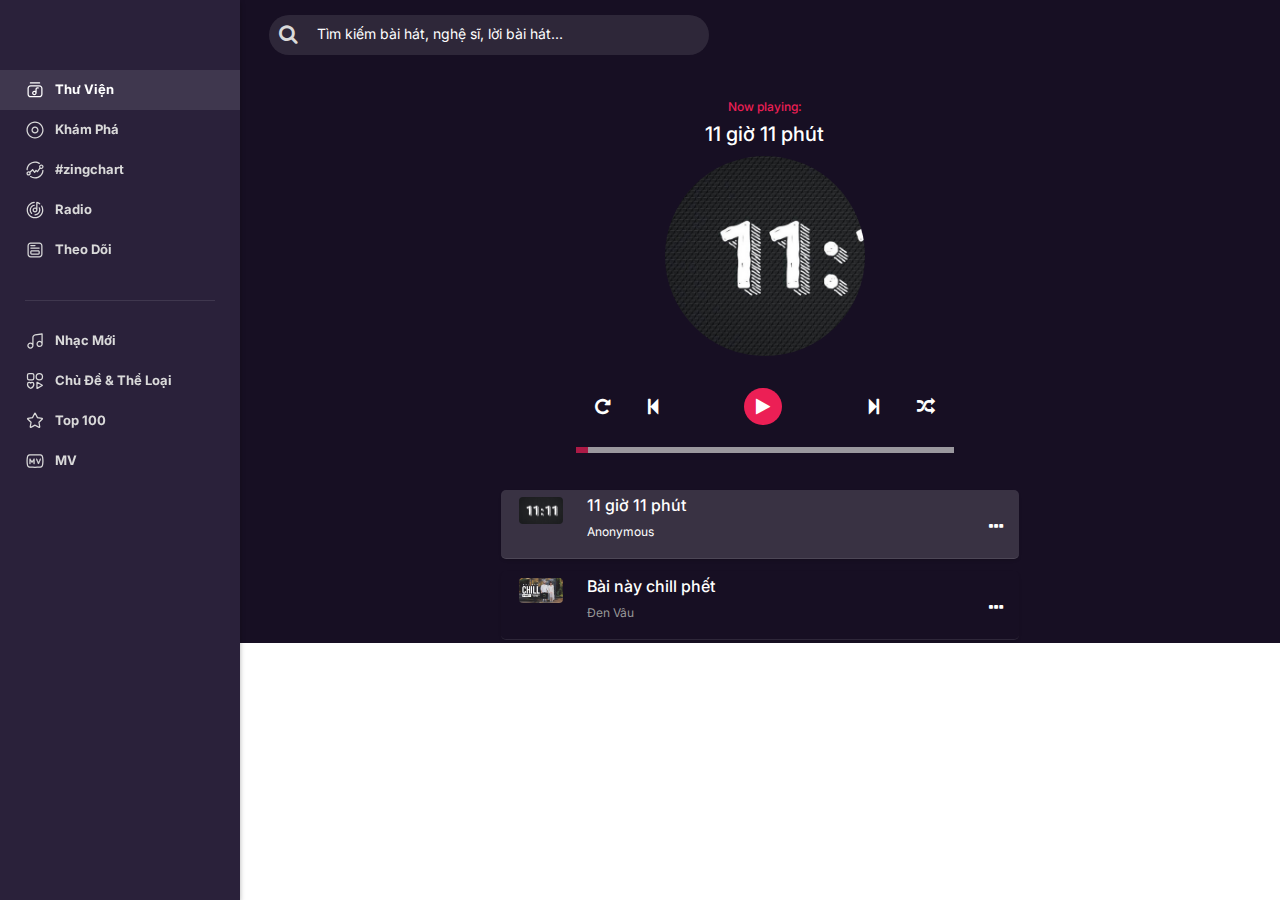
==== commit 528e80de: "fix path" ====
--- a/index.html
+++ b/index.html
@@ -201,138 +201,138 @@
             songs: [{
                 name: '11 giờ 11 phút',
                 singer: 'Anonymous',
-                path: '/my_zingmp3/assets/music/11gio11phut.mp3',
-                image: '/my_zingmp3/assets/image/11h11phut.jpg'
+                path: './assets/music/11gio11phut.mp3',
+                image: './assets/image/11h11phut.jpg'
             }, {
                 name: 'Bài này chill phết',
                 singer: 'Đen Vâu',
-                path: '/my_zingmp3/assets/music/bainaychillphet.mp3',
-                image: '/my_zingmp3/assets/image/bainaychillphet.jpg'
+                path: './assets/music/bainaychillphet.mp3',
+                image: './assets/image/bainaychillphet.jpg'
             }, {
                 name: 'Cây đa quán dốc',
                 singer: 'Quang Vinh',
-                path: '/my_zingmp3/assets/music/caydaquandoc.mp3',
-                image: '/my_zingmp3/assets/image/caydaquandoc.jpg'
+                path: './assets/music/caydaquandoc.mp3',
+                image: './assets/image/caydaquandoc.jpg'
             }, {
                 name: 'Chia cậu một nửa',
                 singer: 'Anonymous',
-                path: '/my_zingmp3/assets/music/chiacaumotnua.mp3',
-                image: '/my_zingmp3/assets/image/chiacaumotnua.jpg'
+                path: './assets/music/chiacaumotnua.mp3',
+                image: './assets/image/chiacaumotnua.jpg'
             }, {
                 name: 'Có đâu ai ngờ',
                 singer: 'Thu Cầm',
-                path: '/my_zingmp3/assets/music/codauaingo.mp3',
-                image: '/my_zingmp3/assets/image/codauaingo.jpg'
+                path: './assets/music/codauaingo.mp3',
+                image: './assets/image/codauaingo.jpg'
             }, {
                 name: 'Có thể hay không',
                 singer: 'Hắc Kỳ Tử',
-                path: '/my_zingmp3/assets/music/cothehaykhong.mp3',
-                image: '/my_zingmp3/assets/image/cothehaykhong.jpg'
+                path: './assets/music/cothehaykhong.mp3',
+                image: './assets/image/cothehaykhong.jpg'
             }, {
                 name: 'Đông miên',
                 singer: 'Tư Nam',
-                path: '/my_zingmp3/assets/music/dongmien.mp3',
-                image: '/my_zingmp3/assets/image/dongmien.jpg'
+                path: './assets/music/dongmien.mp3',
+                image: './assets/image/dongmien.jpg'
             }, {
                 name: 'Dù cho mai về sau',
                 singer: 'Bùi Trường Linh',
-                path: '/my_zingmp3/assets/music/duchomaivesau.mp3',
-                image: '/my_zingmp3/assets/image/duchomaivesau.jpg'
+                path: './assets/music/duchomaivesau.mp3',
+                image: './assets/image/duchomaivesau.jpg'
             }, {
                 name: 'Đường tôi chở em về',
                 singer: 'Bùi Trường Linh',
-                path: '/my_zingmp3/assets/music/duongtoichoemve.mp3',
-                image: '/my_zingmp3/assets/image/duongtoichoemve.jpg'
+                path: './assets/music/duongtoichoemve.mp3',
+                image: './assets/image/duongtoichoemve.jpg'
             }, {
                 name: 'Già cùng nhau là được',
                 singer: 'TNS4LIFE',
-                path: '/my_zingmp3/assets/music/giacungnhauladuoc.mp3',
-                image: '/my_zingmp3/assets/image/giacungnhauladuoc.jpg'
+                path: './assets/music/giacungnhauladuoc.mp3',
+                image: './assets/image/giacungnhauladuoc.jpg'
             }, {
                 name: 'Gió',
                 singer: 'JanK',
-                path: '/my_zingmp3/assets/music/gio.mp3',
-                image: '/my_zingmp3/assets/image/gio.jpg'
+                path: './assets/music/gio.mp3',
+                image: './assets/image/gio.jpg'
             }, {
                 name: 'Khách mời',
                 singer: 'Trương Viễn',
-                path: '/my_zingmp3/assets/music/khachmoi.mp3',
-                image: '/my_zingmp3/assets/image/khachmoi.jpg'
+                path: './assets/music/khachmoi.mp3',
+                image: './assets/image/khachmoi.jpg'
             }, {
                 name: 'Lối nhỏ',
                 singer: 'Đen Vâu',
-                path: '/my_zingmp3/assets/music/loinho.mp3',
-                image: '/my_zingmp3/assets/image/loinho.jpg'
+                path: './assets/music/loinho.mp3',
+                image: './assets/image/loinho.jpg'
             }, {
                 name: 'Mang tiền về cho mẹ',
                 singer: 'Đen Vâu',
-                path: '/my_zingmp3/assets/music/mangtienvechome.mp3',
-                image: '/my_zingmp3/assets/image/mangtienvechome.jpg'
+                path: './assets/music/mangtienvechome.mp3',
+                image: './assets/image/mangtienvechome.jpg'
             }, {
                 name: 'Một đường nở hoa',
                 singer: 'Ôn Dịch Tâm',
-                path: '/my_zingmp3/assets/music/motduongnohoa.mp3',
-                image: '/my_zingmp3/assets/image/motduongnohoa.jpg'
+                path: './assets/music/motduongnohoa.mp3',
+                image: './assets/image/motduongnohoa.jpg'
             }, {
                 name: 'Ngôi sao sáng nhất bầu trời đêm',
                 singer: 'Anonymous',
-                path: '/my_zingmp3/assets/music/ngoisaosangnhatbautroidem.mp3',
-                image: '/my_zingmp3/assets/image/ngoisaosnbautroidem.jpg'
+                path: './assets/music/ngoisaosangnhatbautroidem.mp3',
+                image: './assets/image/ngoisaosnbautroidem.jpg'
             }, {
                 name: 'Người kế nhiệm',
                 singer: 'Nhậm Nhiên',
-                path: '/my_zingmp3/assets/music/nguoikenhiem.mp3',
-                image: '/my_zingmp3/assets/image/nguoikenhiem.jpg'
+                path: './assets/music/nguoikenhiem.mp3',
+                image: './assets/image/nguoikenhiem.jpg'
             }, {
                 name: 'Người theo đuổi ánh sáng',
                 singer: 'Thu Cầm',
-                path: '/my_zingmp3/assets/music/nguoitheoduoianhsang.mp3',
-                image: '/my_zingmp3/assets/image/nguoitheoduoianhsang.jpg'
+                path: './assets/music/nguoitheoduoianhsang.mp3',
+                image: './assets/image/nguoitheoduoianhsang.jpg'
             }, {
                 name: 'Nổi gió rồi',
                 singer: 'Châu Thâm',
-                path: '/my_zingmp3/assets/music/noigioroi.mp3',
-                image: '/my_zingmp3/assets/image/noigioroi.jpg'
+                path: './assets/music/noigioroi.mp3',
+                image: './assets/image/noigioroi.jpg'
             }, {
                 name: 'Sài gòn hôm nay mưa',
                 singer: 'Hoàng Uyên',
-                path: '/my_zingmp3/assets/music/saigonhomnaymua.mp3',
-                image: '/my_zingmp3/assets/image/saigonhomnaymua.jpg'
+                path: './assets/music/saigonhomnaymua.mp3',
+                image: './assets/image/saigonhomnaymua.jpg'
             }, {
                 name: 'Sao trời biển rộng',
                 singer: 'Hoàng Tiêu Vân',
-                path: '/my_zingmp3/assets/music/saotroibienrong.mp3',
-                image: '/my_zingmp3/assets/image/saotroibienrong.jpg'
+                path: './assets/music/saotroibienrong.mp3',
+                image: './assets/image/saotroibienrong.jpg'
             }, {
                 name: 'Tấm lòng son',
                 singer: 'Diệu Kiên',
-                path: '/my_zingmp3/assets/music/tamlongson.mp3',
-                image: '/my_zingmp3/assets/image/tamlongson.jpg'
+                path: './assets/music/tamlongson.mp3',
+                image: './assets/image/tamlongson.jpg'
             }, {
                 name: 'Thằng điên',
                 singer: 'Phương Ly & Justate',
-                path: '/my_zingmp3/assets/music/thangdien.mp3',
-                image: '/my_zingmp3/assets/image/thangdien.jpg'
+                path: './assets/music/thangdien.mp3',
+                image: './assets/image/thangdien.jpg'
             }, {
                 name: 'Thiếu niên',
                 singer: 'Anonymous',
-                path: '/my_zingmp3/assets/music/thieunien.mp3',
-                image: '/my_zingmp3/assets/image/thieunien.jpg'
+                path: './assets/music/thieunien.mp3',
+                image: './assets/image/thieunien.jpg'
             }, {
                 name: 'Thuyền Quyên',
                 singer: 'Diệu Kiên',
-                path: '/my_zingmp3/assets/music/thuyenquyen.mp3',
-                image: '/my_zingmp3/assets/image/thuyenquyen.jpg'
+                path: './assets/music/thuyenquyen.mp3',
+                image: './assets/image/thuyenquyen.jpg'
             }, {
                 name: 'Xin má rước dâu',
                 singer: 'Diệu Kiên',
-                path: '/my_zingmp3/assets/music/xinmaruocdau.mp3',
-                image: '/my_zingmp3/assets/image/xinmaruocdau.jpg'
+                path: './assets/music/xinmaruocdau.mp3',
+                image: './assets/image/xinmaruocdau.jpg'
             }, {
                 name: 'Yêu người có ước mơ',
                 singer: 'Bùi Trường Linh',
-                path: '/my_zingmp3/assets/music/yeunguoicouocmo.mp3',
-                image: '/my_zingmp3/assets/image/yeunguoicouocmo.jpg'
+                path: './assets/music/yeunguoicouocmo.mp3',
+                image: './assets/image/yeunguoicouocmo.jpg'
             }],
             render: function() {
                 const htmls = this.songs.map((song, index) => {
